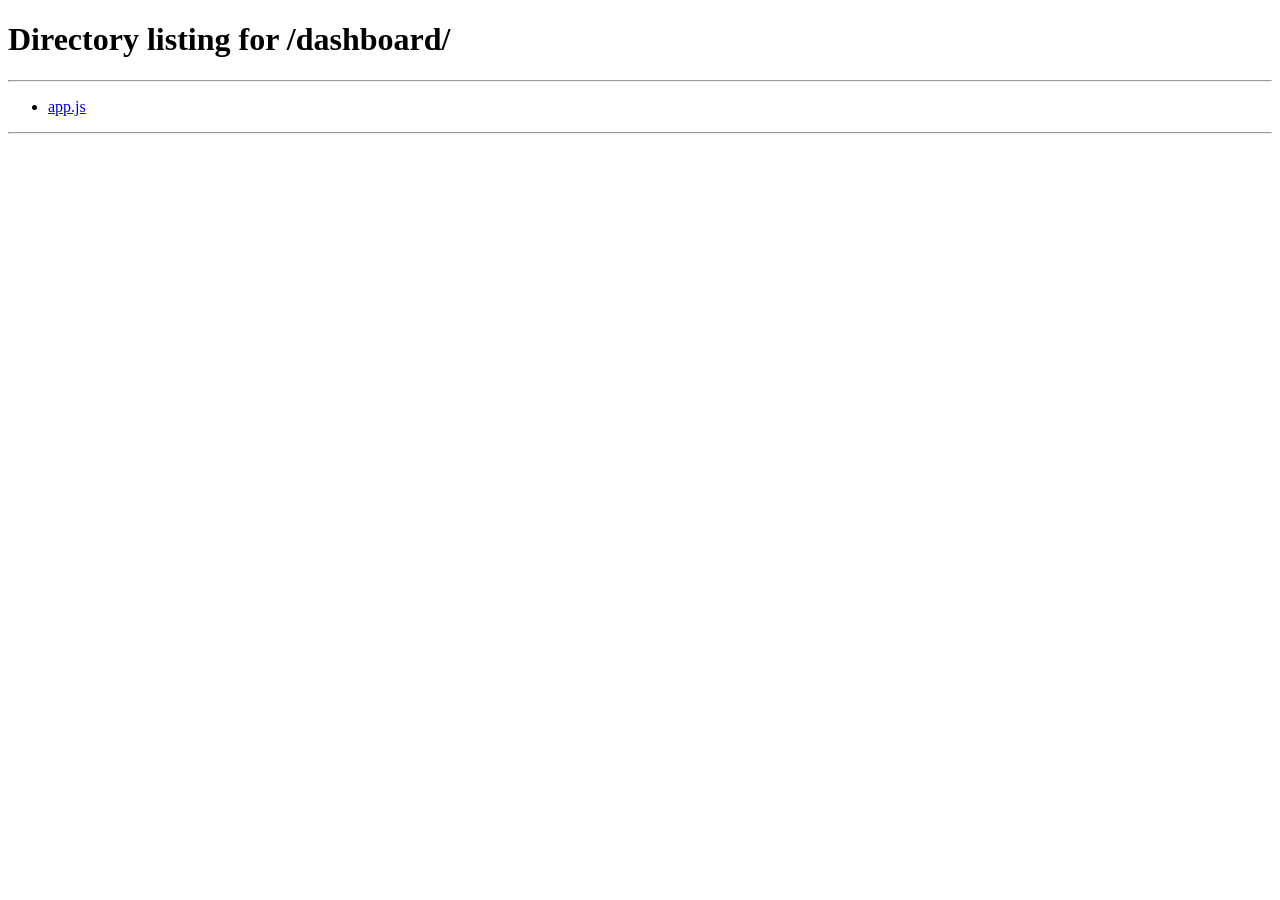
==== index.html @ f8fea862 "Add dashboard entrypoint" ====
<!doctype html><html><head><meta charset="utf-8"><meta name="viewport" content="width=device-width,initial-scale=1"><meta http-equiv="refresh" content="0;url=dashboard/"><title>RAJ-URVARA AI</title></head><body><p>Opening <a href="dashboard/">RAJ-URVARA AI evaluator command centre</a>…</p></body></html>
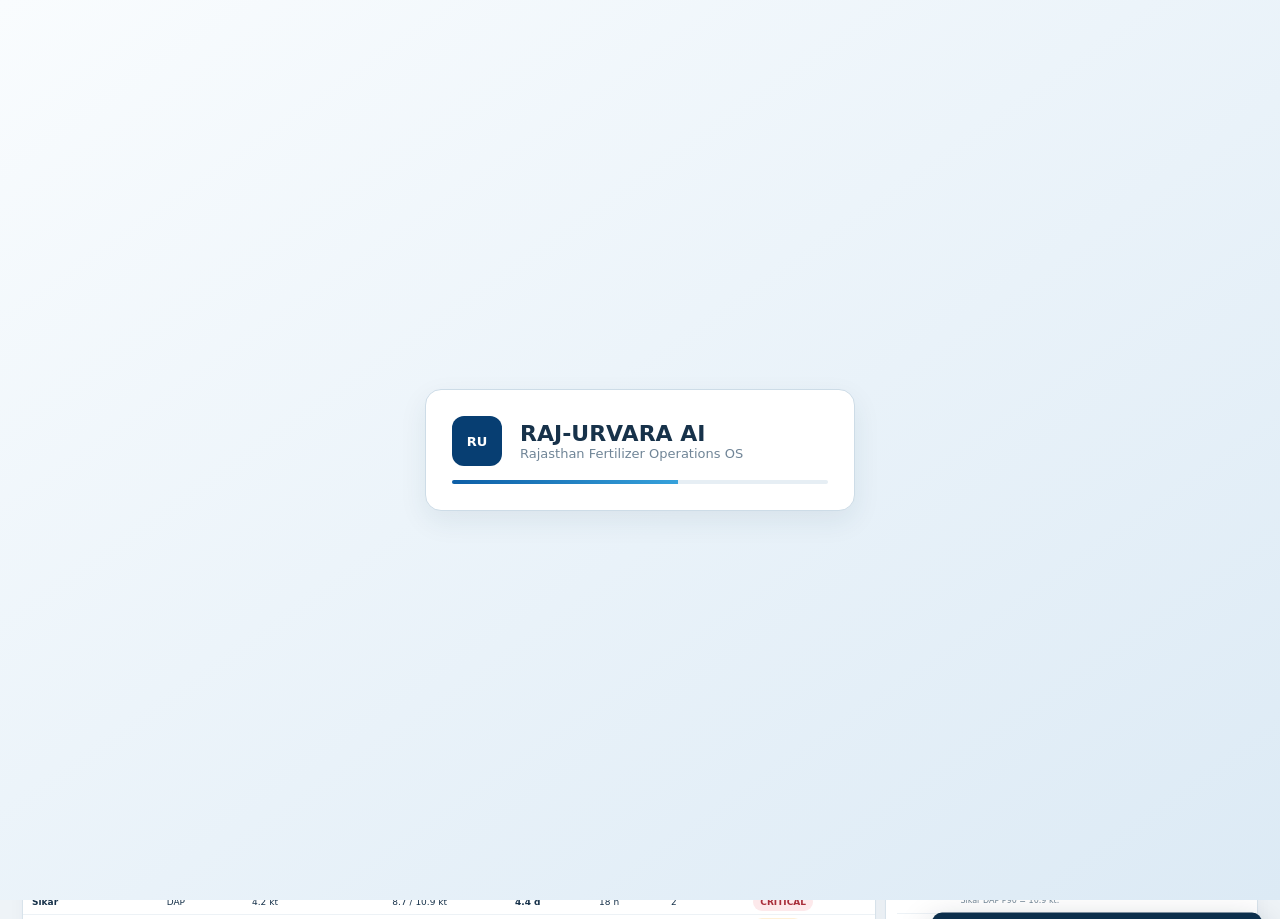
==== commit ffe30cd5: "chore: point root to final operations OS" ====
--- a/index.html
+++ b/index.html
@@ -1 +1 @@
-<!doctype html><html><head><meta charset="utf-8"><meta name="viewport" content="width=device-width,initial-scale=1"><meta http-equiv="refresh" content="0;url=dashboard/"><title>RAJ-URVARA AI</title></head><body><p>Opening <a href="dashboard/">RAJ-URVARA AI evaluator command centre</a>…</p></body></html>
+<!doctype html><html><head><meta charset="utf-8"><meta name="viewport" content="width=device-width,initial-scale=1"><meta http-equiv="refresh" content="0;url=dashboard/"><title>RAJ-URVARA AI · Rajasthan Fertilizer Operations OS</title></head><body><p>Opening <a href="dashboard/">RAJ-URVARA AI · Rajasthan Fertilizer Operations OS</a>…</p></body></html>
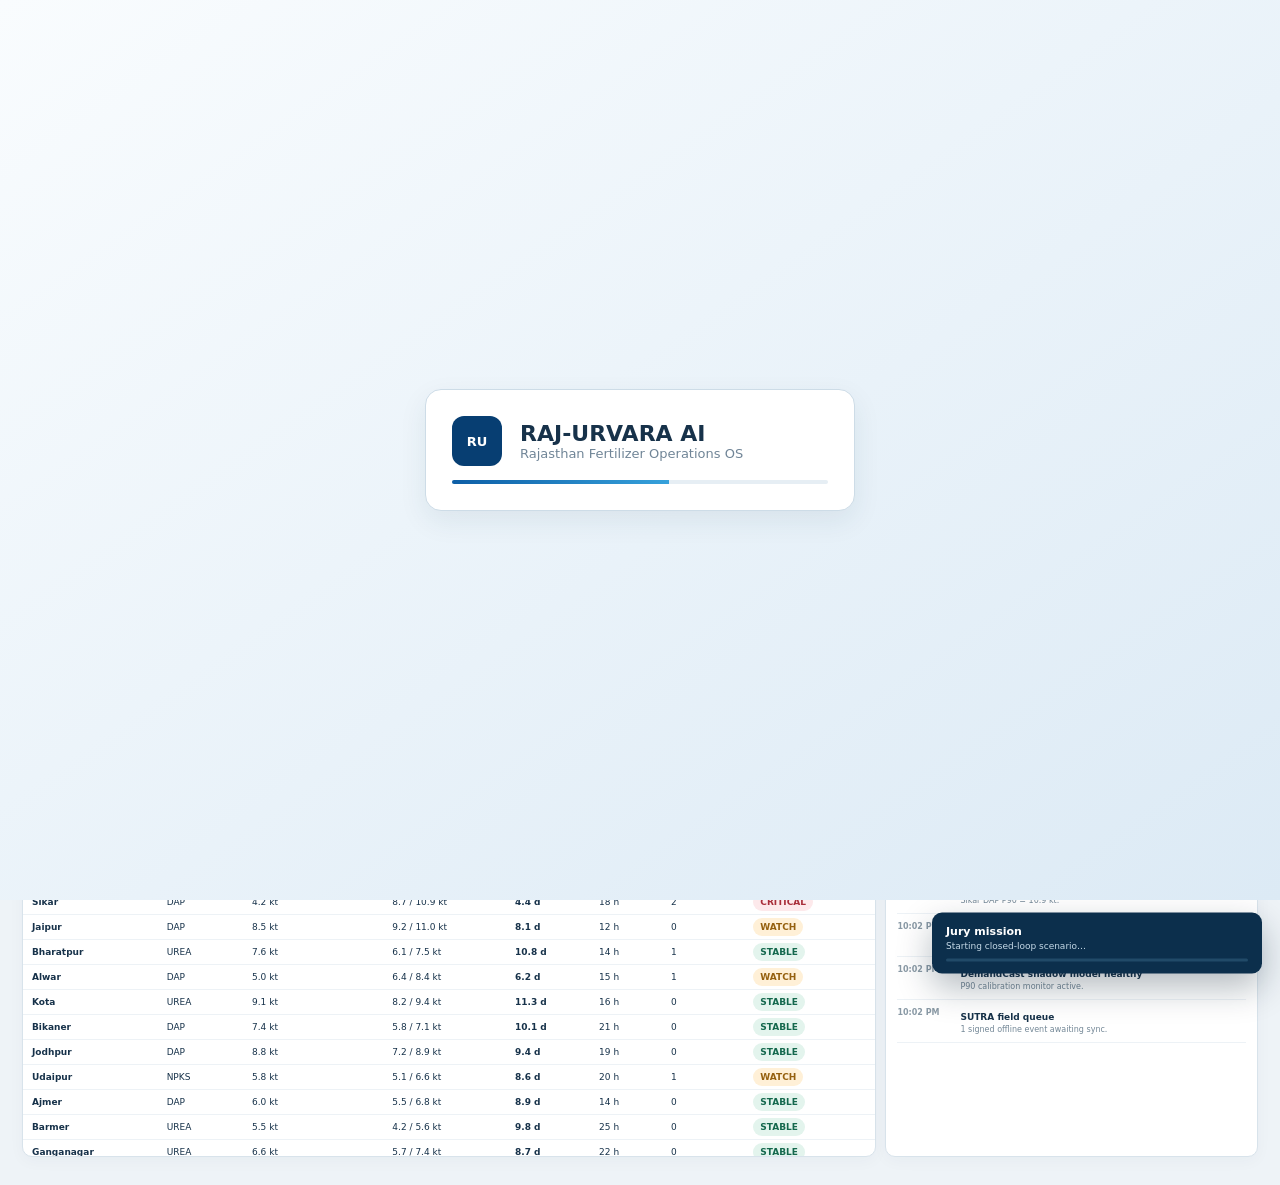
==== commit 53bca78b: "Wire scalable favicon and manifest at root" ====
--- a/index.html
+++ b/index.html
@@ -1 +1 @@
-<!doctype html><html><head><meta charset="utf-8"><meta name="viewport" content="width=device-width,initial-scale=1"><meta http-equiv="refresh" content="0;url=dashboard/"><title>RAJ-URVARA AI · Rajasthan Fertilizer Operations OS</title></head><body><p>Opening <a href="dashboard/">RAJ-URVARA AI · Rajasthan Fertilizer Operations OS</a>…</p></body></html>
+<!doctype html><html lang="en"><head><meta charset="utf-8"><meta name="viewport" content="width=device-width,initial-scale=1"><meta name="theme-color" content="#073e72"><link rel="icon" href="/favicon.svg" type="image/svg+xml" sizes="any"><link rel="manifest" href="/dashboard/assets/site.webmanifest"><meta http-equiv="refresh" content="0;url=dashboard/"><title>RAJ-URVARA AI · Rajasthan Fertilizer Operations OS</title></head><body><p>Opening <a href="dashboard/">RAJ-URVARA AI · Rajasthan Fertilizer Operations OS</a>…</p></body></html>
